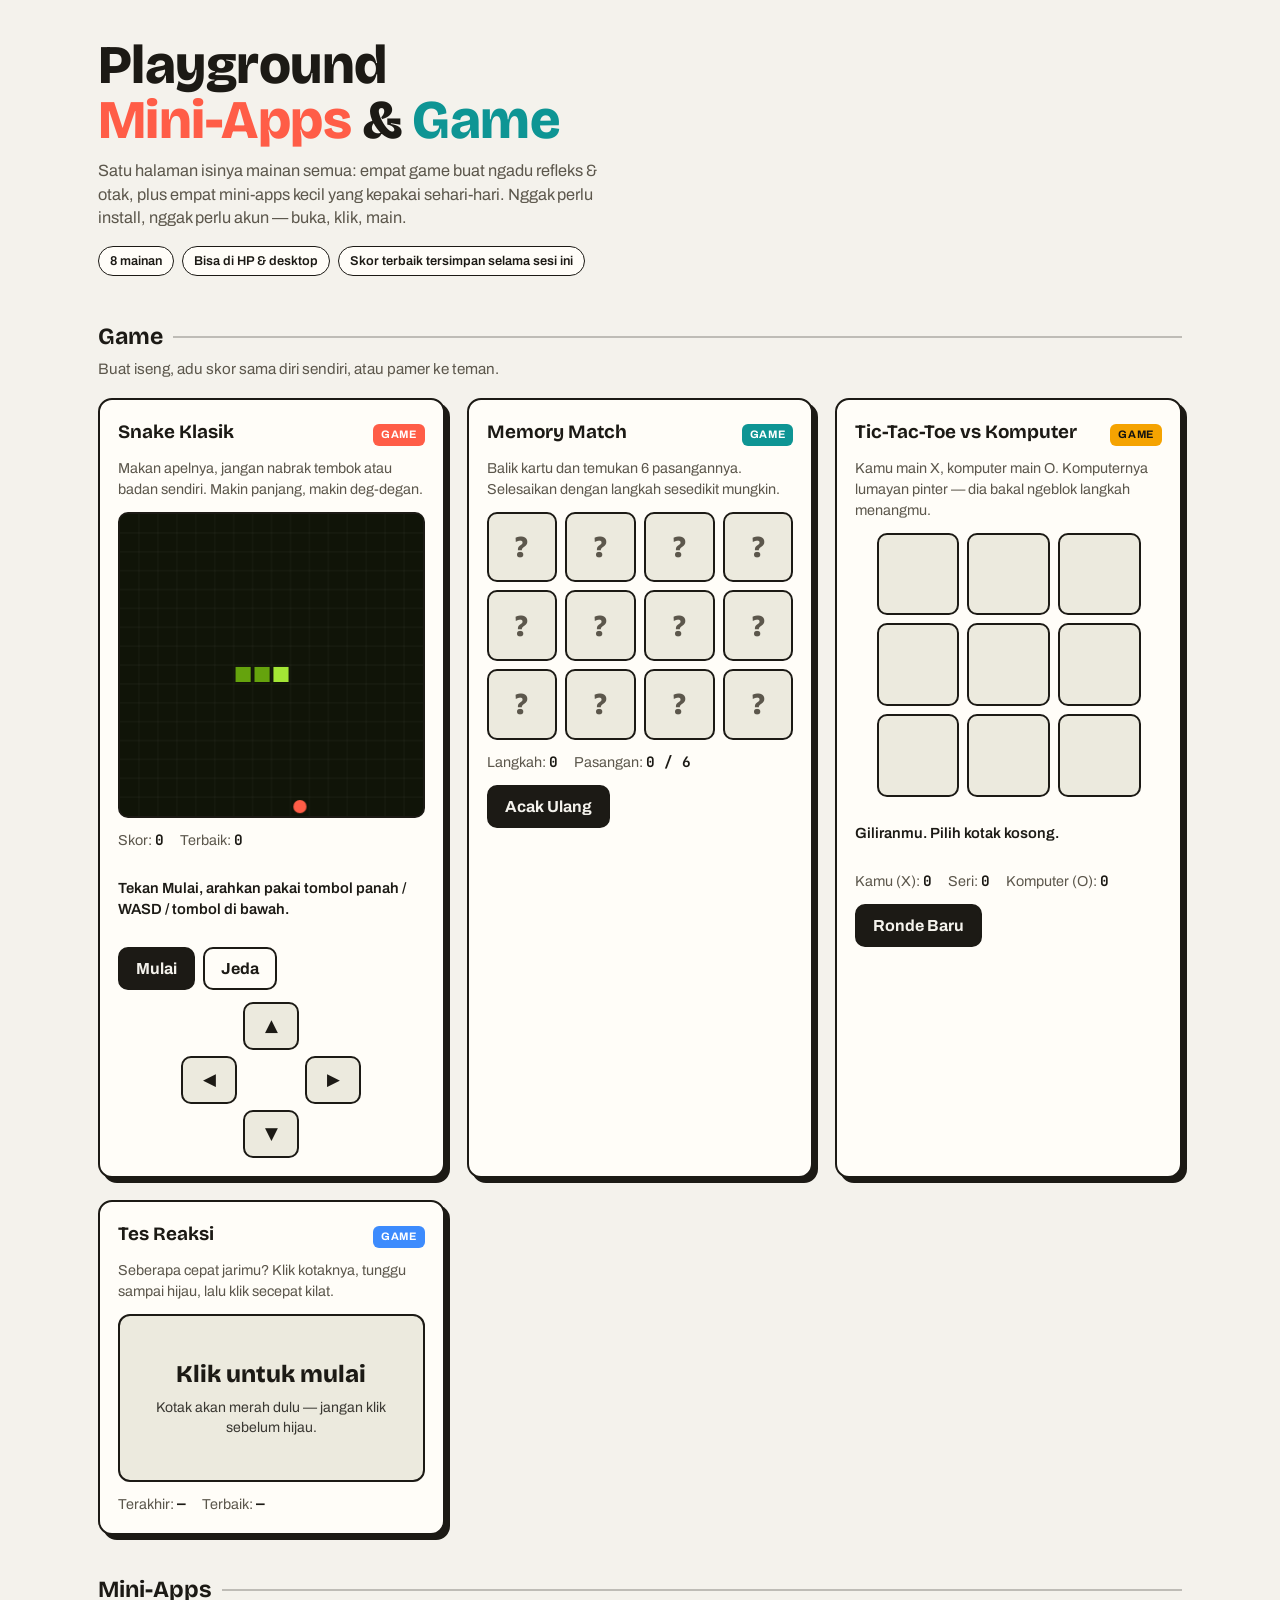
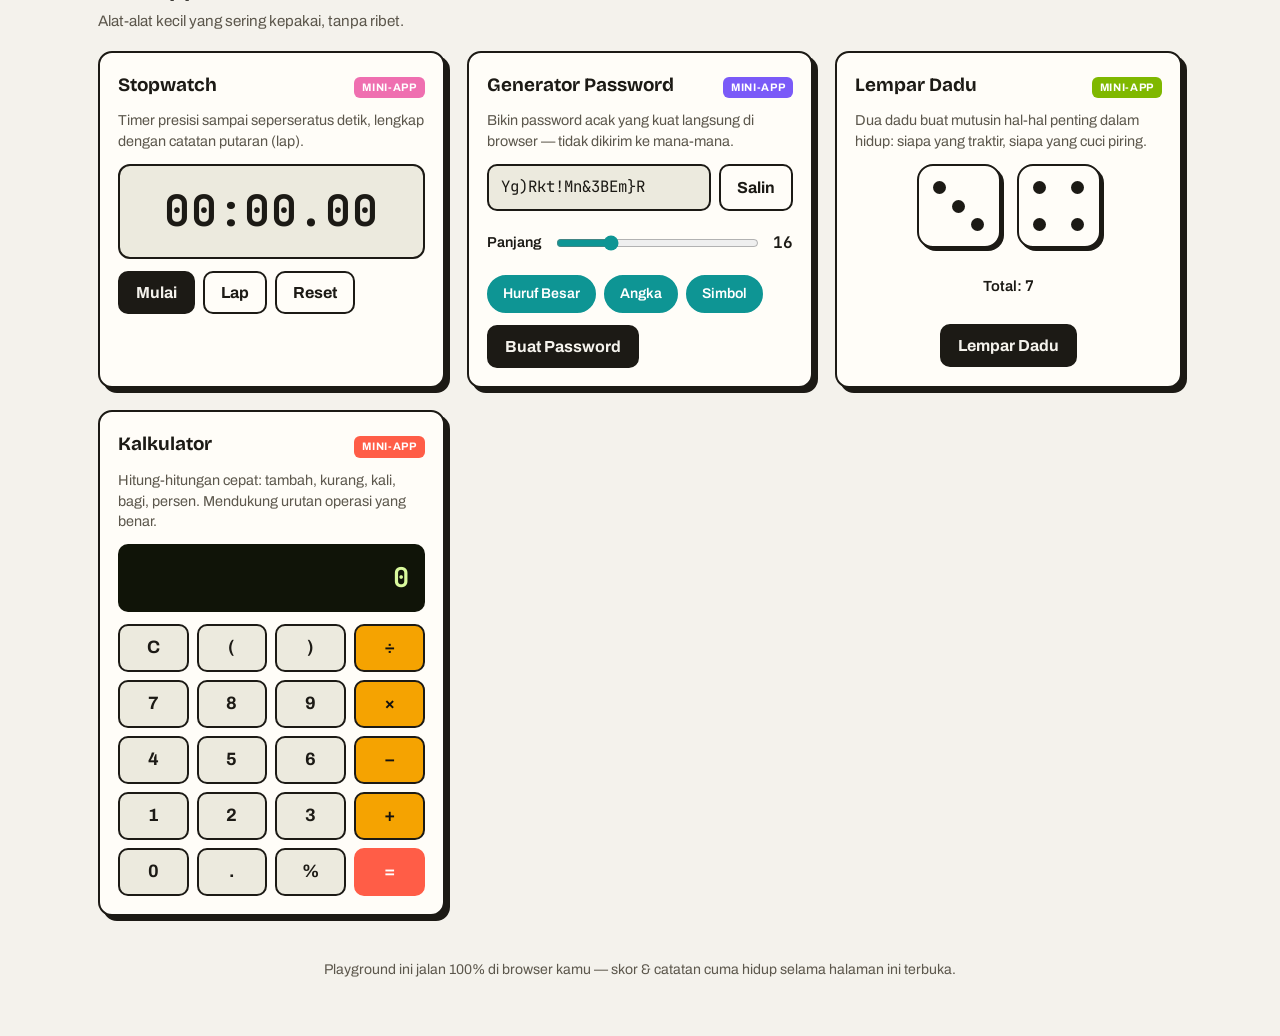
==== index.html @ a6578a06 "Playground page + custom domain xbaystore.cyou" ====
<!doctype html>
<html lang="id">
  <head>
    <meta charset="utf-8" />
    <meta name="viewport" content="width=device-width, initial-scale=1, viewport-fit=cover" />
    <meta name="color-scheme" content="light dark" />
    <link rel="icon" href="data:," />
    <title>Playground Mini-Apps &amp; Game</title>
    <link rel="preconnect" href="https://fonts.googleapis.com" />
    <link rel="preconnect" href="https://fonts.gstatic.com" crossorigin />
    <link href="https://fonts.googleapis.com/css2?family=Bricolage+Grotesque:opsz,wght@12..96,500;12..96,700;12..96,800&family=Archivo:wght@400;500;600;700&family=JetBrains+Mono:wght@500;700&display=swap" rel="stylesheet" />
    <style>
      :root {
        --bg: #f4f2ec;
        --surface: #fffdf8;
        --surface-2: #eceade;
        --ink: #1c1a15;
        --ink-soft: #5c574c;
        --line: #1c1a15;
        --shadow: 5px 5px 0 var(--ink);
        --coral: #ff5d47;
        --teal: #0e9594;
        --amber: #f5a301;
        --sky: #3d8bfd;
        --pink: #ef6fb0;
        --lime: #7fb800;
        --violet: #7a5af8;
        --radius: 14px;
      }
      @media (prefers-color-scheme: dark) {
        :root {
          --bg: #14161a;
          --surface: #1e2126;
          --surface-2: #262a30;
          --ink: #f2efe6;
          --ink-soft: #a8a294;
          --line: #f2efe6;
          --shadow: 5px 5px 0 rgba(0,0,0,.55);
        }
      }
      * { box-sizing: border-box; }
      html { -webkit-text-size-adjust: 100%; }
      body {
        margin: 0;
        background: var(--bg);
        color: var(--ink);
        font-family: "Archivo", system-ui, -apple-system, sans-serif;
        line-height: 1.45;
      }
      button, input { font: inherit; }
      button { min-height: 40px; cursor: pointer; }
      .mono { font-family: "JetBrains Mono", ui-monospace, monospace; }

      .wrap { max-width: 1120px; margin: 0 auto; padding: 28px 18px 56px; }

      header.hero { padding: 10px 0 6px; }
      .hero h1 {
        font-family: "Bricolage Grotesque", "Archivo", sans-serif;
        font-weight: 800;
        font-size: clamp(2.1rem, 6vw, 3.4rem);
        line-height: 1.02;
        letter-spacing: -0.01em;
        margin: 0 0 10px;
      }
      .hero h1 .hl-coral { color: var(--coral); }
      .hero h1 .hl-teal { color: var(--teal); }
      .hero p { margin: 0; max-width: 56ch; color: var(--ink-soft); font-size: 1.02rem; }
      .hero .chips { display: flex; flex-wrap: wrap; gap: 8px; margin-top: 16px; }
      .chip {
        font-size: .8rem; font-weight: 600; padding: 5px 11px;
        border: 1.5px solid var(--line); border-radius: 999px; background: var(--surface);
      }

      h2.section-title {
        font-family: "Bricolage Grotesque", "Archivo", sans-serif;
        font-size: 1.45rem; font-weight: 700; margin: 38px 0 4px;
        display: flex; align-items: center; gap: 10px;
      }
      h2.section-title::after { content: ""; flex: 1; height: 2px; background: var(--line); opacity: .25; }
      .section-sub { margin: 0 0 18px; color: var(--ink-soft); font-size: .95rem; }

      .grid { display: grid; grid-template-columns: repeat(auto-fit, minmax(320px, 1fr)); gap: 22px; }
      @media (max-width: 380px) { .grid { grid-template-columns: 1fr; } }

      .card {
        background: var(--surface);
        border: 2px solid var(--line);
        border-radius: var(--radius);
        box-shadow: var(--shadow);
        padding: 18px;
        display: flex; flex-direction: column; gap: 12px;
      }
      .card-head { display: flex; align-items: baseline; justify-content: space-between; gap: 10px; }
      .card-head h3 {
        font-family: "Bricolage Grotesque", "Archivo", sans-serif;
        font-size: 1.18rem; font-weight: 700; margin: 0;
      }
      .tag {
        font-size: .68rem; font-weight: 700; letter-spacing: .06em; text-transform: uppercase;
        padding: 3px 8px; border-radius: 6px; color: #141310; white-space: nowrap;
      }
      .tag.coral { background: var(--coral); color: #fff; }
      .tag.teal { background: var(--teal); color: #fff; }
      .tag.amber { background: var(--amber); }
      .tag.sky { background: var(--sky); color: #fff; }
      .tag.pink { background: var(--pink); color: #fff; }
      .tag.lime { background: var(--lime); color: #fff; }
      .tag.violet { background: var(--violet); color: #fff; }
      .card p.desc { margin: 0; color: var(--ink-soft); font-size: .9rem; }
      .status { font-size: .92rem; font-weight: 600; min-height: 1.35em; }
      .status:empty { display: none; }

      .btn {
        border: 2px solid var(--line); border-radius: 10px; background: var(--surface);
        color: var(--ink); font-weight: 700; padding: 8px 16px;
        transition: transform .08s ease, background .15s ease;
      }
      .btn:hover { background: var(--surface-2); }
      .btn:active { transform: translate(2px, 2px); }
      .btn.primary { background: var(--ink); color: var(--bg); }
      .btn.primary:hover { opacity: .88; background: var(--ink); }
      .btn-row { display: flex; flex-wrap: wrap; gap: 8px; }
      .score-line { display: flex; gap: 16px; flex-wrap: wrap; font-size: .9rem; color: var(--ink-soft); }
      .score-line b { color: var(--ink); }

      /* ---------- Snake ---------- */
      .snake-stage { position: relative; align-self: center; width: 100%; max-width: 320px; }
      canvas#snakeCanvas {
        width: 100%; height: auto; display: block;
        background: #101408; border: 2px solid var(--line); border-radius: 10px;
        touch-action: none;
      }
      .dpad { display: grid; grid-template-columns: repeat(3, 56px); grid-template-rows: repeat(3, 48px); gap: 6px; justify-content: center; }
      .dpad button {
        border: 2px solid var(--line); border-radius: 10px; background: var(--surface-2);
        color: var(--ink); font-size: 1.05rem; font-weight: 700; min-height: 44px;
      }
      .dpad button:active { background: var(--amber); }
      .dpad .up { grid-column: 2; grid-row: 1; }
      .dpad .left { grid-column: 1; grid-row: 2; }
      .dpad .right { grid-column: 3; grid-row: 2; }
      .dpad .down { grid-column: 2; grid-row: 3; }

      /* ---------- Memory ---------- */
      .mem-grid { display: grid; grid-template-columns: repeat(4, 1fr); gap: 8px; }
      .mem-card {
        aspect-ratio: 1; border: 2px solid var(--line); border-radius: 10px;
        background: var(--surface-2); font-size: clamp(1.4rem, 6vw, 1.9rem);
        display: flex; align-items: center; justify-content: center;
        padding: 0; min-height: 44px; user-select: none;
        transition: transform .15s ease, background .15s ease;
      }
      .mem-card .face { display: none; }
      .mem-card .back { color: var(--ink-soft); font-weight: 800; font-family: "Bricolage Grotesque", sans-serif; }
      .mem-card.open, .mem-card.done { background: var(--surface); transform: rotateY(0); }
      .mem-card.open .face, .mem-card.done .face { display: block; }
      .mem-card.open .back, .mem-card.done .back { display: none; }
      .mem-card.done { background: #e7f4d4; border-color: var(--lime); }
      @media (prefers-color-scheme: dark) { .mem-card.done { background: #2c3a17; } }

      /* ---------- Tic-Tac-Toe ---------- */
      .ttt-grid { display: grid; grid-template-columns: repeat(3, 1fr); gap: 8px; max-width: 264px; margin: 0 auto; width: 100%; }
      .ttt-cell {
        aspect-ratio: 1; border: 2px solid var(--line); border-radius: 10px;
        background: var(--surface-2); font-family: "Bricolage Grotesque", sans-serif;
        font-size: 2rem; font-weight: 800; color: var(--ink); padding: 0; min-height: 56px;
      }
      .ttt-cell.win { background: var(--amber); color: #141310; }
      .ttt-cell:disabled { cursor: default; opacity: 1; }

      /* ---------- Reaction ---------- */
      .react-box {
        border: 2px solid var(--line); border-radius: 12px; min-height: 168px;
        display: flex; flex-direction: column; align-items: center; justify-content: center;
        gap: 6px; text-align: center; padding: 18px; cursor: pointer; user-select: none;
        background: var(--surface-2); color: var(--ink); width: 100%;
      }
      .react-box .big { font-family: "Bricolage Grotesque", sans-serif; font-size: 1.5rem; font-weight: 800; }
      .react-box .small { font-size: .88rem; opacity: .85; }
      .react-box.wait { background: var(--coral); color: #fff; border-color: var(--coral); }
      .react-box.ready { background: var(--lime); color: #fff; border-color: var(--lime); }

      /* ---------- Stopwatch ---------- */
      .sw-display {
        font-size: clamp(2rem, 8vw, 2.7rem); font-weight: 700; text-align: center;
        background: var(--surface-2); border: 2px solid var(--line); border-radius: 12px;
        padding: 14px 8px; letter-spacing: .02em;
      }
      .lap-list { margin: 0; padding: 0; list-style: none; max-height: 132px; overflow-y: auto; font-size: .92rem; }
      .lap-list li { display: flex; justify-content: space-between; padding: 5px 2px; border-bottom: 1px dashed color-mix(in srgb, var(--ink) 25%, transparent); }
      .lap-list:empty { display: none; }

      /* ---------- Password ---------- */
      .pw-out {
        display: flex; gap: 8px; align-items: stretch;
      }
      .pw-out output {
        flex: 1; min-width: 0; background: var(--surface-2); border: 2px solid var(--line);
        border-radius: 10px; padding: 10px 12px; font-size: .98rem;
        overflow-x: auto; white-space: nowrap; display: flex; align-items: center;
      }
      .pw-len { display: flex; align-items: center; gap: 12px; }
      .pw-len input[type="range"] { flex: 1; min-height: 36px; accent-color: var(--teal); }
      .toggle-row { display: flex; flex-wrap: wrap; gap: 8px; }
      .toggle {
        border: 2px solid var(--line); border-radius: 999px; background: var(--surface);
        color: var(--ink-soft); font-weight: 600; font-size: .88rem; padding: 6px 14px; min-height: 38px;
      }
      .toggle[aria-pressed="true"] { background: var(--teal); border-color: var(--teal); color: #fff; }

      /* ---------- Dice ---------- */
      .dice-row { display: flex; gap: 16px; justify-content: center; align-items: center; }
      .die {
        width: 84px; height: 84px; background: var(--surface); border: 2.5px solid var(--line);
        border-radius: 16px; display: grid; grid-template-columns: repeat(3, 1fr); grid-template-rows: repeat(3, 1fr);
        padding: 12px; box-shadow: 3px 3px 0 var(--ink);
      }
      .die .pip { width: 13px; height: 13px; border-radius: 50%; background: var(--ink); place-self: center; visibility: hidden; }
      .die .pip.on { visibility: visible; }
      .die.rolling { animation: shake .45s ease; }
      @keyframes shake {
        0%,100% { transform: rotate(0); } 20% { transform: rotate(-9deg) translateY(-4px); }
        45% { transform: rotate(8deg); } 70% { transform: rotate(-6deg) translateY(2px); }
      }

      /* ---------- Calculator ---------- */
      .calc-display {
        background: #101408; color: #d9f99d; border-radius: 10px; padding: 14px 16px;
        font-size: 1.7rem; font-weight: 700; text-align: right; min-height: 64px;
        overflow-x: auto; white-space: nowrap;
      }
      .calc-grid { display: grid; grid-template-columns: repeat(4, 1fr); gap: 8px; }
      .calc-grid button {
        border: 2px solid var(--line); border-radius: 10px; background: var(--surface-2);
        color: var(--ink); font-size: 1.12rem; font-weight: 700; min-height: 48px; padding: 6px 0;
      }
      .calc-grid button.op { background: var(--amber); color: #141310; }
      .calc-grid button.eq { background: var(--coral); color: #fff; border-color: var(--coral); }
      .calc-grid button:active { transform: translate(1px, 1px); }

      footer { margin-top: 44px; color: var(--ink-soft); font-size: .88rem; text-align: center; }

      @media (prefers-reduced-motion: reduce) {
        .die.rolling { animation: none; }
        * { transition: none !important; }
      }
    </style>
  </head>
  <body>
    <div class="wrap">
      <header class="hero">
        <h1>Playground<br /><span class="hl-coral">Mini-Apps</span> &amp; <span class="hl-teal">Game</span></h1>
        <p>Satu halaman isinya mainan semua: empat game buat ngadu refleks &amp; otak, plus empat mini-apps kecil yang kepakai sehari-hari. Nggak perlu install, nggak perlu akun — buka, klik, main.</p>
        <div class="chips">
          <span class="chip">8 mainan</span>
          <span class="chip">Bisa di HP &amp; desktop</span>
          <span class="chip">Skor terbaik tersimpan selama sesi ini</span>
        </div>
      </header>

      <h2 class="section-title">Game</h2>
      <p class="section-sub">Buat iseng, adu skor sama diri sendiri, atau pamer ke teman.</p>

      <div class="grid">
        <!-- SNAKE -->
        <section class="card" aria-labelledby="t-snake">
          <div class="card-head"><h3 id="t-snake">Snake Klasik</h3><span class="tag coral">Game</span></div>
          <p class="desc">Makan apelnya, jangan nabrak tembok atau badan sendiri. Makin panjang, makin deg-degan.</p>
          <div class="snake-stage">
            <canvas id="snakeCanvas" width="320" height="320" aria-label="Arena permainan snake"></canvas>
          </div>
          <div class="score-line">
            <span>Skor: <b class="mono" id="snakeScore">0</b></span>
            <span>Terbaik: <b class="mono" id="snakeBest">0</b></span>
          </div>
          <p class="status" id="snakeStatus">Tekan Mulai, arahkan pakai tombol panah / WASD / tombol di bawah.</p>
          <div class="btn-row">
            <button class="btn primary" id="snakeStart" type="button">Mulai</button>
            <button class="btn" id="snakePause" type="button">Jeda</button>
          </div>
          <div class="dpad" aria-label="Kontrol arah snake">
            <button type="button" class="up" data-dir="up" aria-label="Atas">▲</button>
            <button type="button" class="left" data-dir="left" aria-label="Kiri">◀</button>
            <button type="button" class="right" data-dir="right" aria-label="Kanan">▶</button>
            <button type="button" class="down" data-dir="down" aria-label="Bawah">▼</button>
          </div>
        </section>

        <!-- MEMORY -->
        <section class="card" aria-labelledby="t-memory">
          <div class="card-head"><h3 id="t-memory">Memory Match</h3><span class="tag teal">Game</span></div>
          <p class="desc">Balik kartu dan temukan 6 pasangannya. Selesaikan dengan langkah sesedikit mungkin.</p>
          <div class="mem-grid" id="memGrid" role="group" aria-label="Kartu memory"></div>
          <div class="score-line">
            <span>Langkah: <b class="mono" id="memMoves">0</b></span>
            <span>Pasangan: <b class="mono" id="memPairs">0 / 6</b></span>
          </div>
          <p class="status" id="memStatus"></p>
          <div class="btn-row">
            <button class="btn primary" id="memReset" type="button">Acak Ulang</button>
          </div>
        </section>

        <!-- TIC TAC TOE -->
        <section class="card" aria-labelledby="t-ttt">
          <div class="card-head"><h3 id="t-ttt">Tic-Tac-Toe vs Komputer</h3><span class="tag amber">Game</span></div>
          <p class="desc">Kamu main X, komputer main O. Komputernya lumayan pinter — dia bakal ngeblok langkah menangmu.</p>
          <div class="ttt-grid" id="tttGrid" role="group" aria-label="Papan tic-tac-toe"></div>
          <p class="status" id="tttStatus">Giliranmu. Pilih kotak kosong.</p>
          <div class="score-line">
            <span>Kamu (X): <b class="mono" id="tttWinX">0</b></span>
            <span>Seri: <b class="mono" id="tttDraw">0</b></span>
            <span>Komputer (O): <b class="mono" id="tttWinO">0</b></span>
          </div>
          <div class="btn-row">
            <button class="btn primary" id="tttReset" type="button">Ronde Baru</button>
          </div>
        </section>

        <!-- REACTION -->
        <section class="card" aria-labelledby="t-react">
          <div class="card-head"><h3 id="t-react">Tes Reaksi</h3><span class="tag sky">Game</span></div>
          <p class="desc">Seberapa cepat jarimu? Klik kotaknya, tunggu sampai hijau, lalu klik secepat kilat.</p>
          <button class="react-box" id="reactBox" type="button" aria-live="polite">
            <span class="big" id="reactBig">Klik untuk mulai</span>
            <span class="small" id="reactSmall">Kotak akan merah dulu — jangan klik sebelum hijau.</span>
          </button>
          <div class="score-line">
            <span>Terakhir: <b class="mono" id="reactLast">—</b></span>
            <span>Terbaik: <b class="mono" id="reactBest">—</b></span>
          </div>
        </section>
      </div>

      <h2 class="section-title">Mini-Apps</h2>
      <p class="section-sub">Alat-alat kecil yang sering kepakai, tanpa ribet.</p>

      <div class="grid">
        <!-- STOPWATCH -->
        <section class="card" aria-labelledby="t-sw">
          <div class="card-head"><h3 id="t-sw">Stopwatch</h3><span class="tag pink">Mini-App</span></div>
          <p class="desc">Timer presisi sampai seperseratus detik, lengkap dengan catatan putaran (lap).</p>
          <div class="sw-display mono" id="swDisplay">00:00.00</div>
          <div class="btn-row">
            <button class="btn primary" id="swToggle" type="button">Mulai</button>
            <button class="btn" id="swLap" type="button">Lap</button>
            <button class="btn" id="swReset" type="button">Reset</button>
          </div>
          <ul class="lap-list mono" id="swLaps"></ul>
        </section>

        <!-- PASSWORD -->
        <section class="card" aria-labelledby="t-pw">
          <div class="card-head"><h3 id="t-pw">Generator Password</h3><span class="tag violet">Mini-App</span></div>
          <p class="desc">Bikin password acak yang kuat langsung di browser — tidak dikirim ke mana-mana.</p>
          <div class="pw-out">
            <output class="mono" id="pwOut" aria-label="Password hasil generate">Klik “Buat Password”</output>
            <button class="btn" id="pwCopy" type="button">Salin</button>
          </div>
          <div class="pw-len">
            <label for="pwLen" style="font-weight:600; font-size:.9rem;">Panjang</label>
            <input type="range" id="pwLen" min="8" max="40" value="16" />
            <b class="mono" id="pwLenVal">16</b>
          </div>
          <div class="toggle-row" role="group" aria-label="Pilihan karakter">
            <button class="toggle" type="button" id="pwUpper" aria-pressed="true">Huruf Besar</button>
            <button class="toggle" type="button" id="pwNum" aria-pressed="true">Angka</button>
            <button class="toggle" type="button" id="pwSym" aria-pressed="true">Simbol</button>
          </div>
          <p class="status" id="pwStatus"></p>
          <div class="btn-row">
            <button class="btn primary" id="pwGen" type="button">Buat Password</button>
          </div>
        </section>

        <!-- DICE -->
        <section class="card" aria-labelledby="t-dice">
          <div class="card-head"><h3 id="t-dice">Lempar Dadu</h3><span class="tag lime">Mini-App</span></div>
          <p class="desc">Dua dadu buat mutusin hal-hal penting dalam hidup: siapa yang traktir, siapa yang cuci piring.</p>
          <div class="dice-row">
            <div class="die" id="die1" aria-label="Dadu pertama"></div>
            <div class="die" id="die2" aria-label="Dadu kedua"></div>
          </div>
          <p class="status" id="diceStatus" style="text-align:center;"><span id="diceLabel">Total:</span> <b class="mono" id="diceTotal">7</b></p>
          <div class="btn-row" style="justify-content:center;">
            <button class="btn primary" id="diceRoll" type="button">Lempar Dadu</button>
          </div>
        </section>

        <!-- CALCULATOR -->
        <section class="card" aria-labelledby="t-calc">
          <div class="card-head"><h3 id="t-calc">Kalkulator</h3><span class="tag coral">Mini-App</span></div>
          <p class="desc">Hitung-hitungan cepat: tambah, kurang, kali, bagi, persen. Mendukung urutan operasi yang benar.</p>
          <div class="calc-display mono" id="calcDisplay">0</div>
          <div class="calc-grid" id="calcGrid" role="group" aria-label="Tombol kalkulator"></div>
        </section>
      </div>

      <footer>Playground ini jalan 100% di browser kamu — skor &amp; catatan cuma hidup selama halaman ini terbuka.</footer>
    </div>

    <script>
      "use strict";
      var $ = function (id) { return document.getElementById(id); };

      /* ================= SNAKE ================= */
      (function () {
        var canvas = $("snakeCanvas"), ctx = canvas.getContext("2d");
        var COLS = 16, ROWS = 16, CELL = canvas.width / COLS;
        var snake, dir, nextDir, food, score = 0, best = 0, timer = null, running = false, paused = false;

        function placeFood() {
          do {
            food = { x: Math.floor(Math.random() * COLS), y: Math.floor(Math.random() * ROWS) };
          } while (snake.some(function (s) { return s.x === food.x && s.y === food.y; }));
        }
        function reset() {
          snake = [{ x: 8, y: 8 }, { x: 7, y: 8 }, { x: 6, y: 8 }];
          dir = { x: 1, y: 0 }; nextDir = dir; score = 0;
          $("snakeScore").textContent = "0";
          placeFood(); draw();
        }
        function draw() {
          ctx.fillStyle = "#101408"; ctx.fillRect(0, 0, canvas.width, canvas.height);
          ctx.strokeStyle = "rgba(255,255,255,.05)"; ctx.lineWidth = 1;
          for (var i = 1; i < COLS; i++) {
            ctx.beginPath(); ctx.moveTo(i * CELL, 0); ctx.lineTo(i * CELL, canvas.height); ctx.stroke();
            ctx.beginPath(); ctx.moveTo(0, i * CELL); ctx.lineTo(canvas.width, i * CELL); ctx.stroke();
          }
          ctx.fillStyle = "#ff5d47";
          ctx.beginPath();
          ctx.arc(food.x * CELL + CELL / 2, food.y * CELL + CELL / 2, CELL / 2 - 3, 0, Math.PI * 2);
          ctx.fill();
          snake.forEach(function (s, idx) {
            ctx.fillStyle = idx === 0 ? "#a3e635" : "#65a30d";
            ctx.fillRect(s.x * CELL + 2, s.y * CELL + 2, CELL - 4, CELL - 4);
          });
        }
        function step() {
          dir = nextDir;
          var head = { x: snake[0].x + dir.x, y: snake[0].y + dir.y };
          if (head.x < 0 || head.y < 0 || head.x >= COLS || head.y >= ROWS ||
              snake.some(function (s) { return s.x === head.x && s.y === head.y; })) {
            gameOver(); return;
          }
          snake.unshift(head);
          if (head.x === food.x && head.y === food.y) {
            score += 10;
            $("snakeScore").textContent = String(score);
            if (score > best) { best = score; $("snakeBest").textContent = String(best); }
            placeFood();
          } else { snake.pop(); }
          draw();
        }
        function startLoop() { timer = setInterval(step, 135); }
        function stopLoop() { if (timer) { clearInterval(timer); timer = null; } }
        function gameOver() {
          stopLoop(); running = false; paused = false;
          $("snakeStart").textContent = "Main Lagi";
          $("snakeStatus").textContent = "Game over! Skor akhir " + score + ". Tekan Main Lagi buat coba ngalahin skor terbaikmu.";
        }
        function setDir(name) {
          var map = { up: { x: 0, y: -1 }, down: { x: 0, y: 1 }, left: { x: -1, y: 0 }, right: { x: 1, y: 0 } };
          var d = map[name]; if (!d) return;
          if (d.x === -dir.x && d.y === -dir.y) return;
          if (snake.length > 1 && d.x === -nextDir.x && d.y === -nextDir.y && (nextDir.x !== dir.x || nextDir.y !== dir.y)) return;
          nextDir = d;
        }
        $("snakeStart").addEventListener("click", function () {
          reset(); stopLoop(); running = true; paused = false;
          $("snakeStart").textContent = "Ulang dari Awal";
          $("snakeStatus").textContent = "Gas! Arahkan pakai panah / WASD / tombol di bawah.";
          startLoop();
        });
        $("snakePause").addEventListener("click", function () {
          if (!running) return;
          paused = !paused;
          if (paused) { stopLoop(); $("snakePause").textContent = "Lanjut"; $("snakeStatus").textContent = "Jeda dulu. Napas."; }
          else { startLoop(); $("snakePause").textContent = "Jeda"; $("snakeStatus").textContent = "Lanjut main!"; }
        });
        document.querySelectorAll(".dpad button").forEach(function (b) {
          b.addEventListener("click", function () { setDir(b.getAttribute("data-dir")); });
        });
        var touchStart = null;
        canvas.addEventListener("touchstart", function (e) {
          touchStart = { x: e.touches[0].clientX, y: e.touches[0].clientY };
        }, { passive: true });
        canvas.addEventListener("touchmove", function (e) {
          if (!touchStart) return;
          var dx = e.touches[0].clientX - touchStart.x, dy = e.touches[0].clientY - touchStart.y;
          if (Math.abs(dx) < 24 && Math.abs(dy) < 24) return;
          setDir(Math.abs(dx) > Math.abs(dy) ? (dx > 0 ? "right" : "left") : (dy > 0 ? "down" : "up"));
          touchStart = null;
          e.preventDefault();
        }, { passive: false });
        document.addEventListener("keydown", function (e) {
          if (!running || paused) return;
          var k = e.key.toLowerCase();
          var name = { arrowup: "up", w: "up", arrowdown: "down", s: "down", arrowleft: "left", a: "left", arrowright: "right", d: "right" }[k];
          if (name) { setDir(name); e.preventDefault(); }
        });
        reset();
      })();

      /* ================= MEMORY ================= */
      (function () {
        var FACES = ["🍕", "🐱", "🚀", "🎧", "🍩", "🦊"];
        var grid = $("memGrid"), open = [], lock = false, moves = 0, pairs = 0;
        function shuffle(a) {
          for (var i = a.length - 1; i > 0; i--) {
            var j = Math.floor(Math.random() * (i + 1)), t = a[i]; a[i] = a[j]; a[j] = t;
          }
          return a;
        }
        function build() {
          grid.innerHTML = ""; open = []; lock = false; moves = 0; pairs = 0;
          $("memMoves").textContent = "0"; $("memPairs").textContent = "0 / 6"; $("memStatus").textContent = "";
          shuffle(FACES.concat(FACES)).forEach(function (face) {
            var b = document.createElement("button");
            b.type = "button"; b.className = "mem-card"; b.setAttribute("aria-label", "Kartu tertutup");
            b.innerHTML = '<span class="back">?</span><span class="face">' + face + "</span>";
            b.addEventListener("click", function () {
              if (lock || b.classList.contains("open") || b.classList.contains("done")) return;
              b.classList.add("open"); b.setAttribute("aria-label", "Kartu " + face);
              open.push({ el: b, face: face });
              if (open.length === 2) {
                moves++; $("memMoves").textContent = String(moves);
                if (open[0].face === open[1].face) {
                  open.forEach(function (o) { o.el.classList.add("done"); o.el.classList.remove("open"); });
                  open = []; pairs++;
                  $("memPairs").textContent = pairs + " / 6";
                  if (pairs === 6) $("memStatus").textContent = "Mantap! Semua pasangan ketemu dalam " + moves + " langkah. 🎉";
                } else {
                  lock = true;
                  var first = open[0], second = open[1]; open = [];
                  setTimeout(function () {
                    first.el.classList.remove("open"); second.el.classList.remove("open");
                    first.el.setAttribute("aria-label", "Kartu tertutup");
                    second.el.setAttribute("aria-label", "Kartu tertutup");
                    lock = false;
                  }, 750);
                }
              }
            });
            grid.appendChild(b);
          });
        }
        $("memReset").addEventListener("click", build);
        build();
      })();

      /* ================= TIC-TAC-TOE ================= */
      (function () {
        var LINES = [[0,1,2],[3,4,5],[6,7,8],[0,3,6],[1,4,7],[2,5,8],[0,4,8],[2,4,6]];
        var grid = $("tttGrid"), board, over, tally = { X: 0, O: 0, D: 0 };
        function winner(b) {
          for (var i = 0; i < LINES.length; i++) {
            var L = LINES[i];
            if (b[L[0]] && b[L[0]] === b[L[1]] && b[L[1]] === b[L[2]]) return { who: b[L[0]], line: L };
          }
          return null;
        }
        function aiMove() {
          var empty = board.map(function (v, i) { return v ? -1 : i; }).filter(function (i) { return i >= 0; });
          if (!empty.length) return -1;
          function findFor(mark) {
            for (var n = 0; n < empty.length; n++) {
              var i = empty[n], copy = board.slice(); copy[i] = mark;
              var w = winner(copy);
              if (w && w.who === mark) return i;
            }
            return -1;
          }
          var win = findFor("O"); if (win >= 0) return win;
          var block = findFor("X"); if (block >= 0) return block;
          if (board[4] === "") return 4;
          return empty[Math.floor(Math.random() * empty.length)];
        }
        function render(winLine) {
          grid.innerHTML = "";
          board.forEach(function (v, i) {
            var b = document.createElement("button");
            b.type = "button"; b.className = "ttt-cell" + (winLine && winLine.indexOf(i) >= 0 ? " win" : "");
            b.textContent = v; b.disabled = over || v !== "";
            b.setAttribute("aria-label", "Kotak " + (i + 1) + (v ? " isi " + v : " kosong"));
            b.addEventListener("click", function () { play(i); });
            grid.appendChild(b);
          });
        }
        function finish(w) {
          over = true;
          if (w) {
            tally[w.who]++;
            $("tttStatus").textContent = w.who === "X" ? "Kamu menang! 🎉 Komputer sampai mikir keras barusan." : "Komputer menang ronde ini. Balas di ronde baru!";
            render(w.line);
          } else {
            tally.D++;
            $("tttStatus").textContent = "Seri! Imbang — nggak ada yang mau ngalah.";
            render(null);
          }
          $("tttWinX").textContent = String(tally.X);
          $("tttWinO").textContent = String(tally.O);
          $("tttDraw").textContent = String(tally.D);
        }
        function play(i) {
          if (over || board[i]) return;
          board[i] = "X";
          var w = winner(board);
          if (w) { finish(w); return; }
          if (board.every(function (v) { return v; })) { finish(null); return; }
          render(null);
          $("tttStatus").textContent = "Komputer lagi mikir…";
          setTimeout(function () {
            var m = aiMove(); if (m >= 0) board[m] = "O";
            var w2 = winner(board);
            if (w2) { finish(w2); return; }
            if (board.every(function (v) { return v; })) { finish(null); return; }
            render(null);
            $("tttStatus").textContent = "Giliranmu. Pilih kotak kosong.";
          }, 320);
        }
        function reset() { board = ["", "", "", "", "", "", "", "", ""]; over = false; render(null); $("tttStatus").textContent = "Giliranmu. Pilih kotak kosong."; }
        $("tttReset").addEventListener("click", reset);
        reset();
      })();

      /* ================= REACTION TEST ================= */
      (function () {
        var box = $("reactBox"), big = $("reactBig"), small = $("reactSmall");
        var state = "idle", timeout = null, startAt = 0, best = null;
        function setIdle(msg) {
          state = "idle"; box.className = "react-box";
          big.textContent = "Klik untuk mulai";
          small.textContent = msg || "Kotak akan merah dulu — jangan klik sebelum hijau.";
        }
        box.addEventListener("click", function () {
          if (state === "idle") {
            state = "waiting"; box.className = "react-box wait";
            big.textContent = "Tunggu hijau…";
            small.textContent = "Jangan klik dulu!";
            timeout = setTimeout(function () {
              state = "ready"; box.className = "react-box ready";
              big.textContent = "KLIK!";
              small.textContent = "Sekarang!";
              startAt = performance.now();
            }, 1200 + Math.random() * 2600);
          } else if (state === "waiting") {
            clearTimeout(timeout);
            setIdle("Kepencet duluan! Itu namanya false start. Coba lagi, tunggu hijaunya.");
          } else if (state === "ready") {
            var ms = Math.round(performance.now() - startAt);
            $("reactLast").textContent = ms + " ms";
            if (best === null || ms < best) { best = ms; $("reactBest").textContent = ms + " ms"; }
            state = "idle"; box.className = "react-box";
            big.textContent = ms + " ms";
            small.textContent = ms < 200 ? "Refleks dewa. Klik lagi buat coba ngalahin itu." :
              ms < 300 ? "Cepat banget! Klik lagi buat coba lebih cepat." :
              ms < 450 ? "Lumayan. Rata-rata orang sekitar 250 ms. Klik buat coba lagi." :
              "Agak santai ya. Klik buat coba lagi — fokus ke warnanya.";
          }
        });
      })();

      /* ================= STOPWATCH ================= */
      (function () {
        var disp = $("swDisplay"), lapsEl = $("swLaps");
        var startAt = 0, elapsed = 0, timer = null, lapCount = 0, lastLapTotal = 0;
        function fmt(ms) {
          var m = Math.floor(ms / 60000), s = Math.floor(ms / 1000) % 60, cs = Math.floor(ms / 10) % 100;
          function p(n) { return (n < 10 ? "0" : "") + n; }
          return p(m) + ":" + p(s) + "." + p(cs);
        }
        function tick() { disp.textContent = fmt(elapsed + (Date.now() - startAt)); }
        $("swToggle").addEventListener("click", function () {
          if (timer) {
            elapsed += Date.now() - startAt;
            clearInterval(timer); timer = null;
            disp.textContent = fmt(elapsed);
            $("swToggle").textContent = "Lanjut";
          } else {
            startAt = Date.now();
            timer = setInterval(tick, 31);
            $("swToggle").textContent = "Berhenti";
          }
        });
        $("swLap").addEventListener("click", function () {
          var total = elapsed + (timer ? Date.now() - startAt : 0);
          if (total === 0) return;
          lapCount++;
          var li = document.createElement("li");
          li.innerHTML = "<span>Lap " + lapCount + "</span><span>+" + fmt(total - lastLapTotal) + "</span><span>" + fmt(total) + "</span>";
          lapsEl.insertBefore(li, lapsEl.firstChild);
          lastLapTotal = total;
        });
        $("swReset").addEventListener("click", function () {
          clearInterval(timer); timer = null; elapsed = 0; lapCount = 0; lastLapTotal = 0;
          disp.textContent = "00:00.00"; lapsEl.innerHTML = "";
          $("swToggle").textContent = "Mulai";
        });
      })();

      /* ================= PASSWORD GENERATOR ================= */
      (function () {
        var SETS = {
          lower: "abcdefghjkmnpqrstuvwxyz",
          upper: "ABCDEFGHJKMNPQRSTUVWXYZ",
          num: "23456789",
          sym: "!@#$%^&*()-_=+[]{}<>?"
        };
        function gen() {
          var pool = SETS.lower;
          if ($("pwUpper").getAttribute("aria-pressed") === "true") pool += SETS.upper;
          if ($("pwNum").getAttribute("aria-pressed") === "true") pool += SETS.num;
          if ($("pwSym").getAttribute("aria-pressed") === "true") pool += SETS.sym;
          var len = parseInt($("pwLen").value, 10), out = "", buf = new Uint32Array(len);
          crypto.getRandomValues(buf);
          for (var i = 0; i < len; i++) out += pool[buf[i] % pool.length];
          $("pwOut").textContent = out;
          $("pwStatus").textContent = "";
        }
        ["pwUpper", "pwNum", "pwSym"].forEach(function (id) {
          $(id).addEventListener("click", function () {
            var el = $(id);
            el.setAttribute("aria-pressed", el.getAttribute("aria-pressed") === "true" ? "false" : "true");
          });
        });
        $("pwLen").addEventListener("input", function () { $("pwLenVal").textContent = $("pwLen").value; });
        $("pwGen").addEventListener("click", gen);
        $("pwCopy").addEventListener("click", function () {
          var text = $("pwOut").textContent;
          if (!text || text.indexOf("Klik") === 0) { $("pwStatus").textContent = "Buat passwordnya dulu, baru disalin."; return; }
          if (navigator.clipboard && navigator.clipboard.writeText) {
            navigator.clipboard.writeText(text).then(function () {
              $("pwStatus").textContent = "Tersalin! Tempel di tempat yang aman.";
            }, function () { $("pwStatus").textContent = "Gagal menyalin otomatis — salin manual dari kotak di atas."; });
          } else {
            $("pwStatus").textContent = "Browser ini tidak mendukung salin otomatis — salin manual dari kotak di atas.";
          }
        });
        gen();
      })();

      /* ================= DICE ================= */
      (function () {
        var PIPS = { 1: [4], 2: [0, 8], 3: [0, 4, 8], 4: [0, 2, 6, 8], 5: [0, 2, 4, 6, 8], 6: [0, 2, 3, 5, 6, 8] };
        function buildDie(el) {
          el.innerHTML = "";
          for (var i = 0; i < 9; i++) { var s = document.createElement("span"); s.className = "pip"; el.appendChild(s); }
        }
        function setDie(el, val) {
          var pips = el.querySelectorAll(".pip");
          pips.forEach(function (p, i) { p.classList.toggle("on", PIPS[val].indexOf(i) >= 0); });
        }
        buildDie($("die1")); buildDie($("die2"));
        setDie($("die1"), 3); setDie($("die2"), 4);
        $("diceRoll").addEventListener("click", function () {
          var d1 = $("die1"), d2 = $("die2");
          d1.classList.remove("rolling"); d2.classList.remove("rolling");
          void d1.offsetWidth;
          d1.classList.add("rolling"); d2.classList.add("rolling");
          var spins = 0;
          var iv = setInterval(function () {
            setDie(d1, 1 + Math.floor(Math.random() * 6));
            setDie(d2, 1 + Math.floor(Math.random() * 6));
            if (++spins >= 6) {
              clearInterval(iv);
              var a = 1 + Math.floor(Math.random() * 6), b = 1 + Math.floor(Math.random() * 6);
              setDie(d1, a); setDie(d2, b);
              $("diceTotal").textContent = String(a + b);
              $("diceLabel").textContent = a === b ? "Dobel!" : "Total:";
            }
          }, 70);
        });
      })();

      /* ================= CALCULATOR ================= */
      (function () {
        var disp = $("calcDisplay"), expr = "", justEvaled = false;
        var KEYS = ["C", "(", ")", "÷", "7", "8", "9", "×", "4", "5", "6", "−", "1", "2", "3", "+", "0", ".", "%", "="];
        function show() { disp.textContent = expr === "" ? "0" : expr; }
        function evaluate(s) {
          var tokens = [], i = 0;
          while (i < s.length) {
            var c = s[i];
            if (/[0-9.]/.test(c)) {
              var num = "";
              while (i < s.length && /[0-9.]/.test(s[i])) num += s[i++];
              tokens.push(parseFloat(num));
            } else if ("+-*/%()".indexOf(c) >= 0) { tokens.push(c); i++; }
            else if (c === " ") { i++; }
            else throw new Error("bad char");
          }
          var pos = 0;
          function peek() { return tokens[pos]; }
          function parseExpr() {
            var v = parseTerm();
            while (peek() === "+" || peek() === "-") { var op = tokens[pos++]; var r = parseTerm(); v = op === "+" ? v + r : v - r; }
            return v;
          }
          function parseTerm() {
            var v = parseFactor();
            while (peek() === "*" || peek() === "/" || peek() === "%") {
              var op = tokens[pos++];
              var r = parseFactor();
              if (op === "*") v = v * r;
              else if (op === "/") { if (r === 0) throw new Error("div0"); v = v / r; }
              else v = v * r / 100;
            }
            return v;
          }
          function parseFactor() {
            var t = tokens[pos++];
            if (t === "(") { var v = parseExpr(); if (tokens[pos++] !== ")") throw new Error("paren"); return v; }
            if (t === "-") return -parseFactor();
            if (t === "+") return parseFactor();
            if (typeof t === "number") return t;
            throw new Error("factor");
          }
          var result = parseExpr();
          if (pos !== tokens.length || !isFinite(result)) throw new Error("invalid");
          return Math.round(result * 1e10) / 1e10;
        }
        KEYS.forEach(function (k) {
          var b = document.createElement("button");
          b.type = "button"; b.textContent = k;
          if ("÷×−+".indexOf(k) >= 0) b.className = "op";
          if (k === "=") b.className = "eq";
          b.setAttribute("aria-label", "Tombol " + k);
          b.addEventListener("click", function () {
            if (k === "C") { expr = ""; justEvaled = false; }
            else if (k === "=") {
              if (!expr) return;
              try { expr = String(evaluate(expr)); justEvaled = true; }
              catch (e) { expr = ""; disp.textContent = "Error"; return; }
            } else {
              var insert = k === "÷" ? "/" : k === "×" ? "*" : k === "−" ? "-" : k;
              if (justEvaled && /[0-9.(]/.test(insert)) expr = "";
              justEvaled = false;
              expr += insert;
            }
            show();
          });
          $("calcGrid").appendChild(b);
        });
        show();
      })();
    </script>
  </body>
</html>
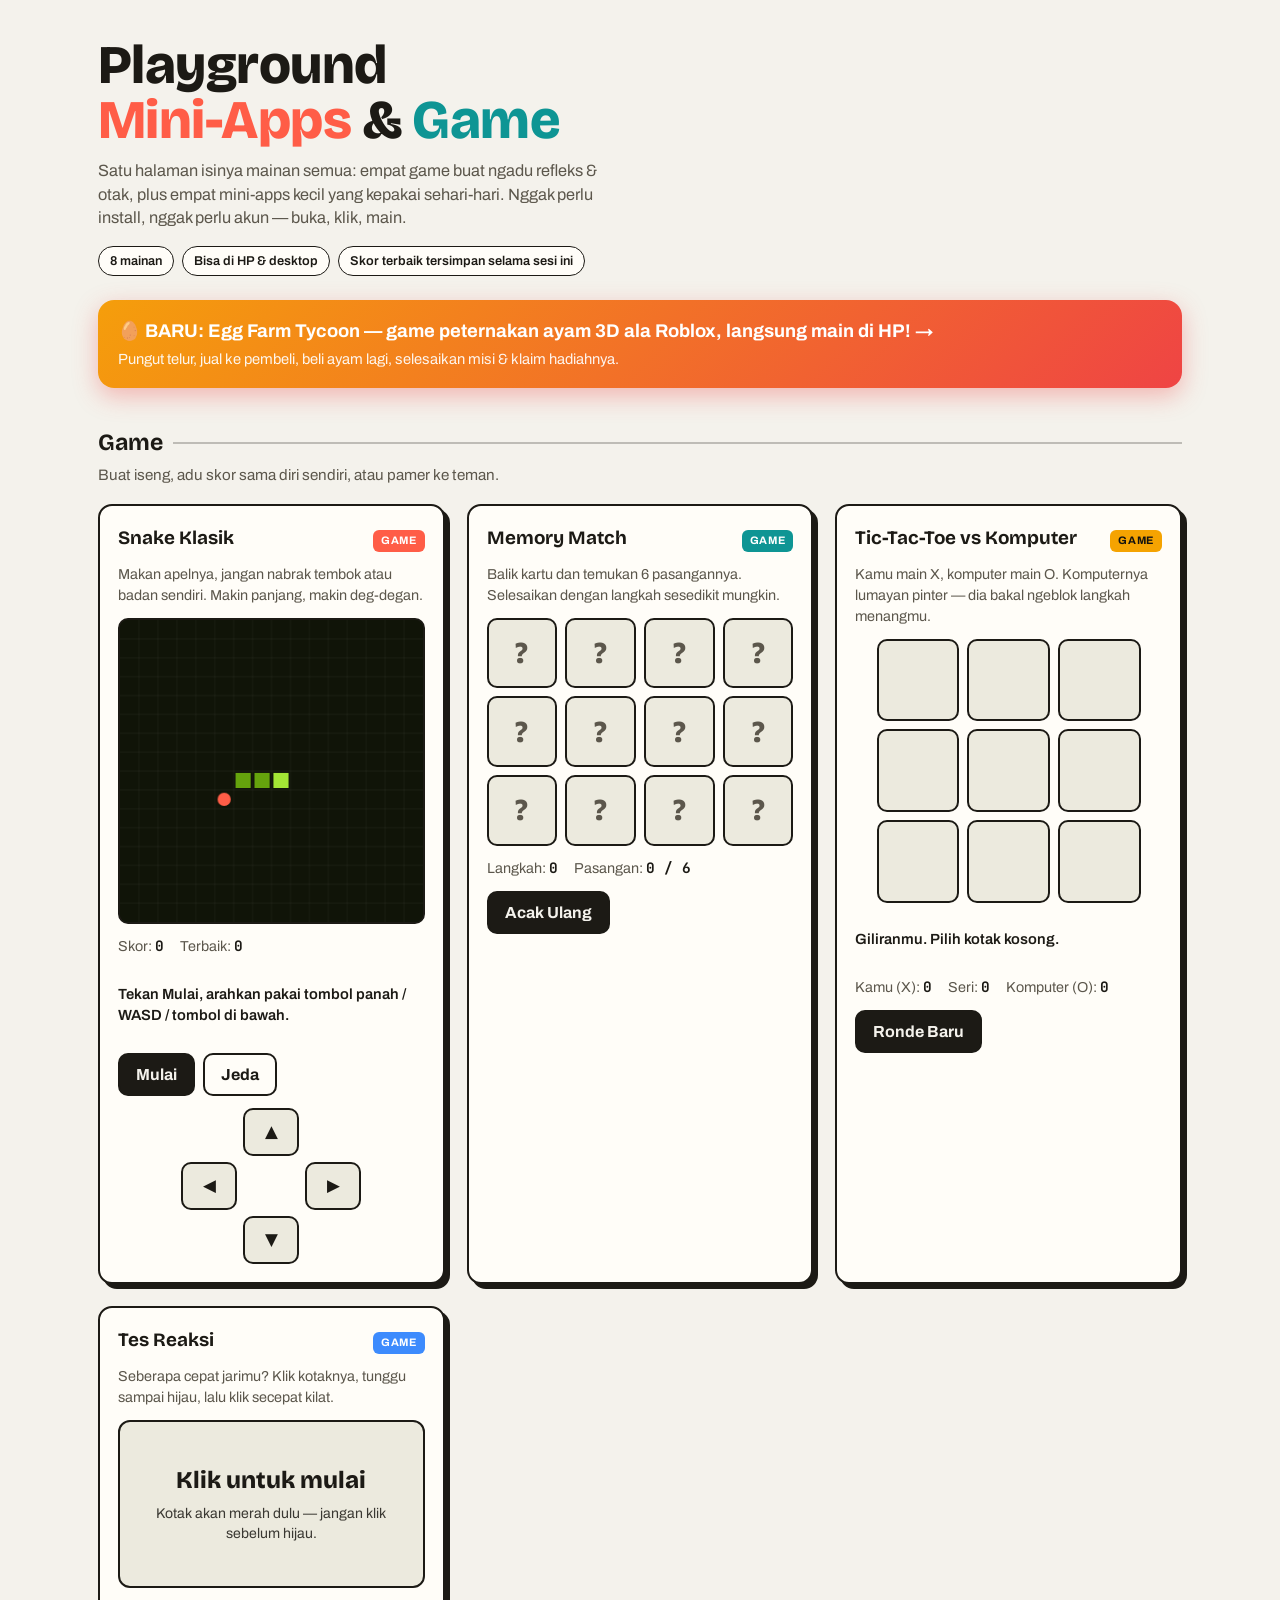
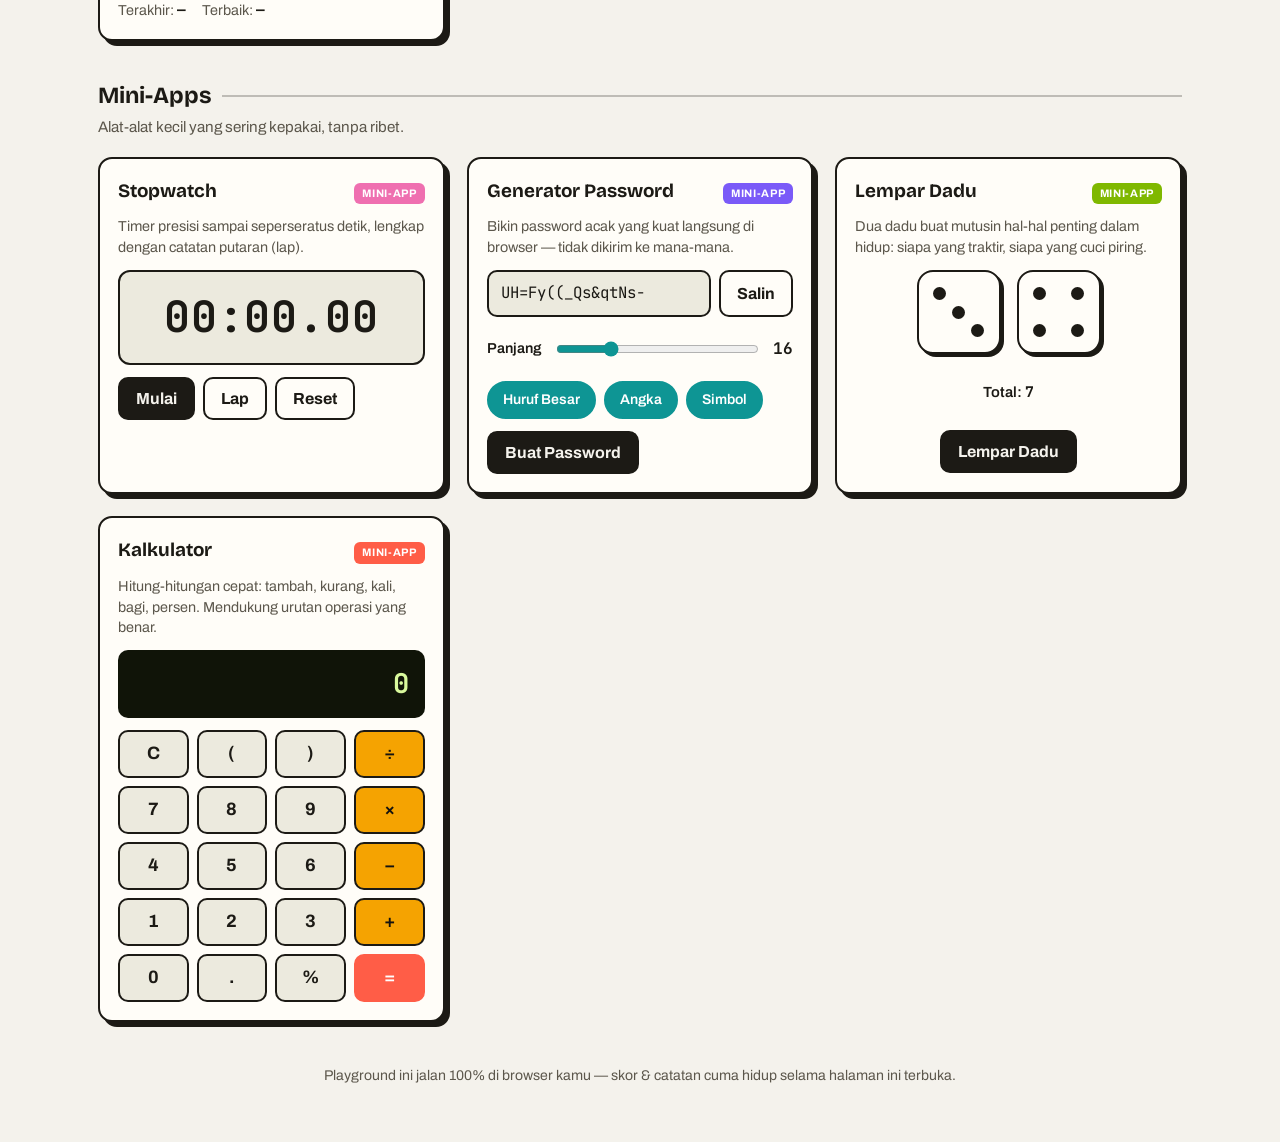
==== commit 7b7a63c8: "Add Egg Farm Tycoon game at /egg-farm/ + homepage banner" ====
--- a/index.html
+++ b/index.html
@@ -257,6 +257,11 @@
           <span class="chip">Skor terbaik tersimpan selama sesi ini</span>
         </div>
       </header>
+
+      <a href="egg-farm/" style="display:block;margin:18px 0 6px;padding:18px 20px;border-radius:16px;background:linear-gradient(135deg,#f59e0b,#ef4444);color:#fff;text-decoration:none;font-weight:700;font-size:1.15rem;box-shadow:0 8px 24px rgba(239,68,68,.35)">
+        🥚 BARU: Egg Farm Tycoon — game peternakan ayam 3D ala Roblox, langsung main di HP! &rarr;
+        <span style="display:block;font-weight:400;font-size:.92rem;opacity:.92;margin-top:4px">Pungut telur, jual ke pembeli, beli ayam lagi, selesaikan misi &amp; klaim hadiahnya.</span>
+      </a>
 
       <h2 class="section-title">Game</h2>
       <p class="section-sub">Buat iseng, adu skor sama diri sendiri, atau pamer ke teman.</p>
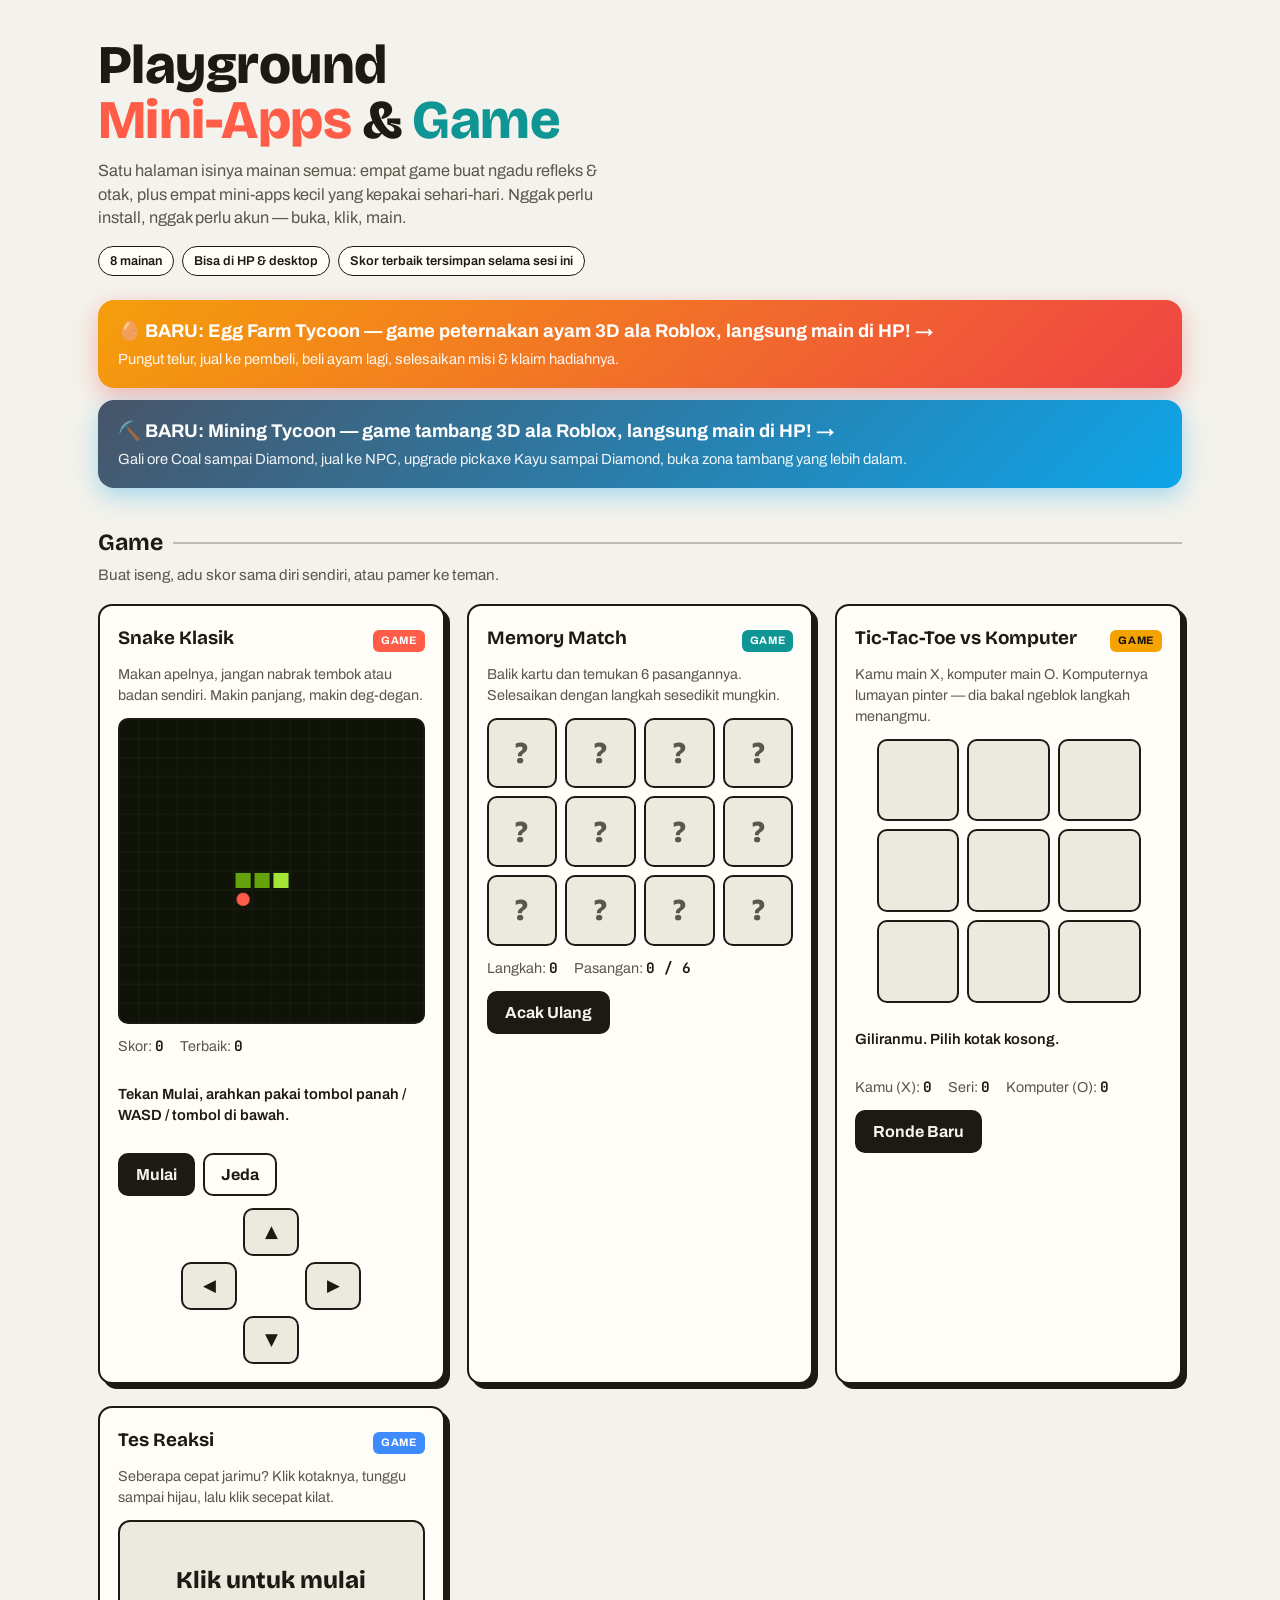
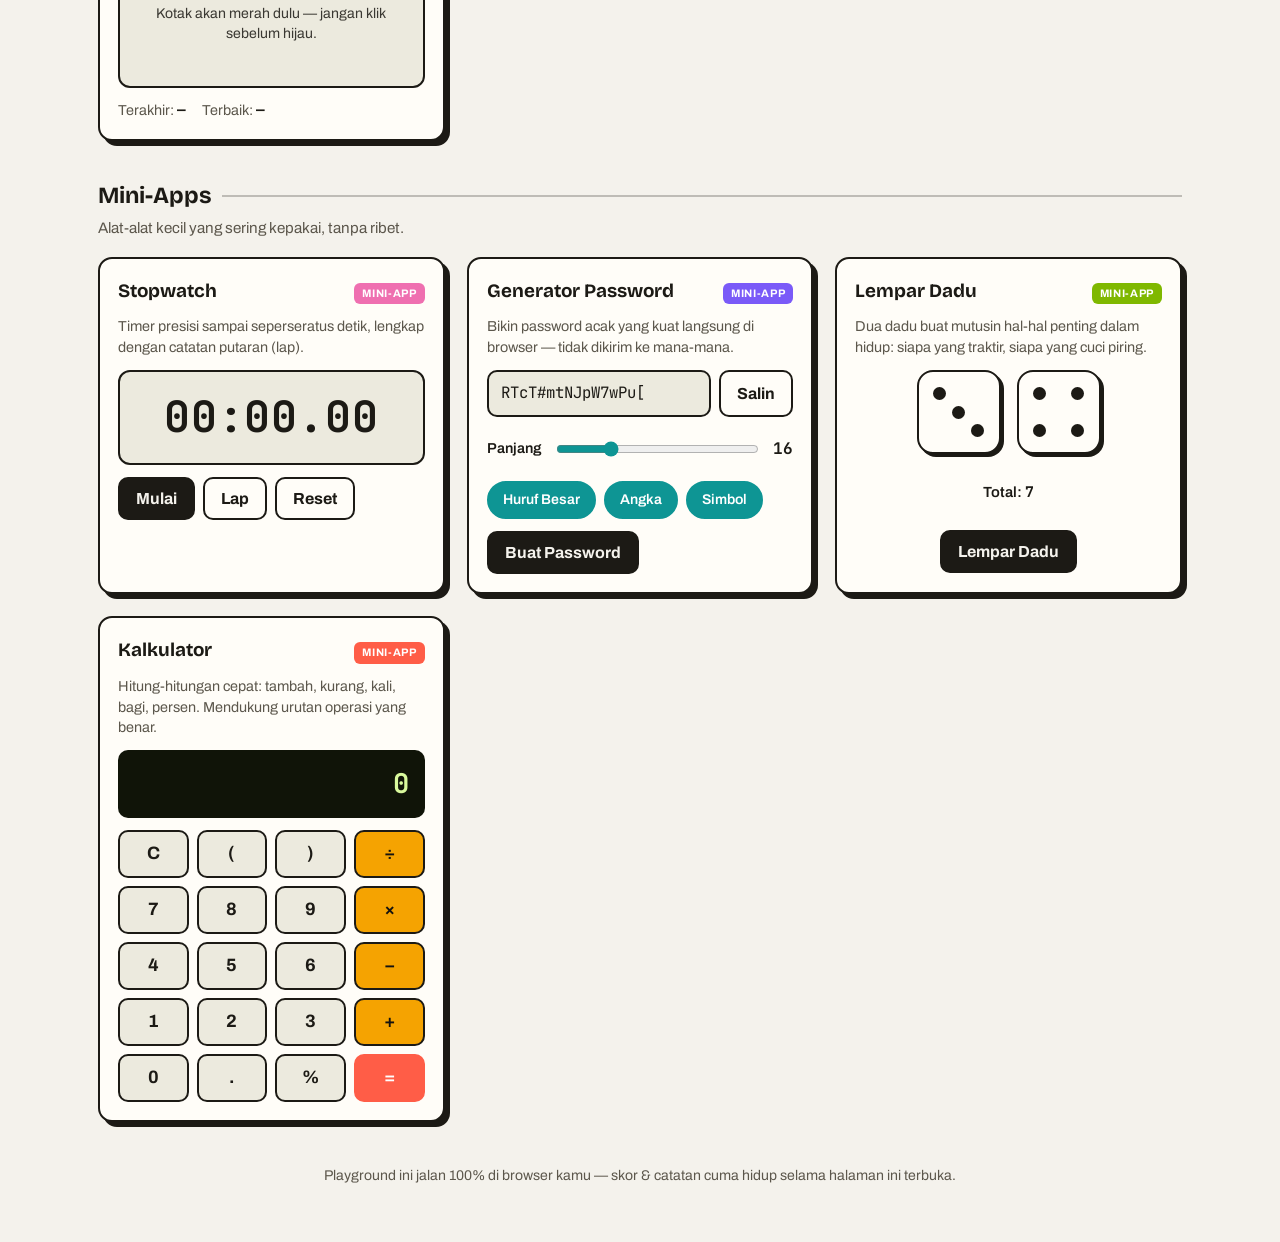
==== commit 4d0912b7: "Add Mining Tycoon game at /mining/ + homepage banner" ====
--- a/index.html
+++ b/index.html
@@ -261,6 +261,11 @@
       <a href="egg-farm/" style="display:block;margin:18px 0 6px;padding:18px 20px;border-radius:16px;background:linear-gradient(135deg,#f59e0b,#ef4444);color:#fff;text-decoration:none;font-weight:700;font-size:1.15rem;box-shadow:0 8px 24px rgba(239,68,68,.35)">
         🥚 BARU: Egg Farm Tycoon — game peternakan ayam 3D ala Roblox, langsung main di HP! &rarr;
         <span style="display:block;font-weight:400;font-size:.92rem;opacity:.92;margin-top:4px">Pungut telur, jual ke pembeli, beli ayam lagi, selesaikan misi &amp; klaim hadiahnya.</span>
+      </a>
+
+      <a href="mining/" style="display:block;margin:12px 0 6px;padding:18px 20px;border-radius:16px;background:linear-gradient(135deg,#475569,#0ea5e9);color:#fff;text-decoration:none;font-weight:700;font-size:1.15rem;box-shadow:0 8px 24px rgba(14,165,233,.35)">
+        ⛏️ BARU: Mining Tycoon — game tambang 3D ala Roblox, langsung main di HP! &rarr;
+        <span style="display:block;font-weight:400;font-size:.92rem;opacity:.92;margin-top:4px">Gali ore Coal sampai Diamond, jual ke NPC, upgrade pickaxe Kayu sampai Diamond, buka zona tambang yang lebih dalam.</span>
       </a>
 
       <h2 class="section-title">Game</h2>
